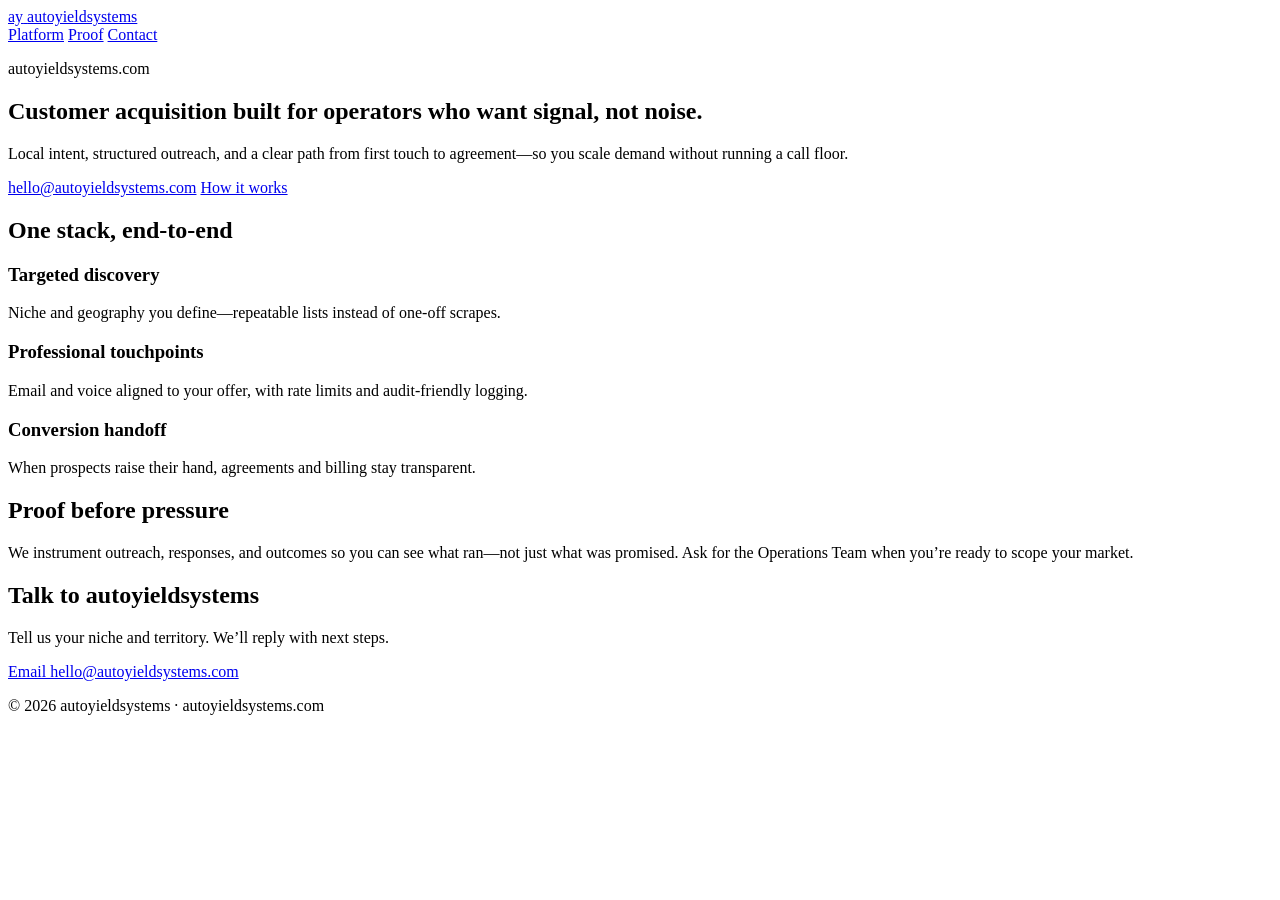
==== public_site/index.html @ a8cac6e5 "New public_site marketing bundle + Railway deploy hooks Serve autoyieldsystems-only HTML/CSS from pu" ====
<!DOCTYPE html>
<html lang="en">
  <head>
    <meta charset="utf-8" />
    <meta name="viewport" content="width=device-width, initial-scale=1" />
    <meta name="description" content="autoyieldsystems.com — performance-driven customer acquisition and automation." />
    <meta name="application-name" content="autoyieldsystems" />
    <meta name="theme-color" content="#06040f" />
    <link rel="canonical" href="https://autoyieldsystems.com/" />
    <title>autoyieldsystems</title>
    <link rel="stylesheet" href="/m/main.css" />
    <link rel="icon" href="/favicon.ico" />
  </head>
  <body>
    <div class="noise" aria-hidden="true"></div>
    <header class="top">
      <a class="mark" href="/" aria-label="autoyieldsystems home">
        <span class="mark__glyph">ay</span>
        <span class="mark__text">autoyieldsystems</span>
      </a>
      <nav class="nav" aria-label="Site">
        <a href="#platform">Platform</a>
        <a href="#proof">Proof</a>
        <a href="#contact" class="nav__cta">Contact</a>
      </nav>
    </header>

    <main>
      <section class="hero">
        <p class="eyebrow">autoyieldsystems.com</p>
        <h1 class="hero__title">Customer acquisition built for operators who want signal, not noise.</h1>
        <p class="hero__lead">
          Local intent, structured outreach, and a clear path from first touch to agreement—so you
          scale demand without running a call floor.
        </p>
        <div class="hero__actions">
          <a class="btn btn--primary" href="mailto:hello@autoyieldsystems.com?subject=Hello%20autoyieldsystems">hello@autoyieldsystems.com</a>
          <a class="btn btn--ghost" href="#platform">How it works</a>
        </div>
      </section>

      <section class="band" id="platform">
        <h2 class="section-title">One stack, end-to-end</h2>
        <div class="cards">
          <article class="card">
            <h3>Targeted discovery</h3>
            <p>Niche and geography you define—repeatable lists instead of one-off scrapes.</p>
          </article>
          <article class="card">
            <h3>Professional touchpoints</h3>
            <p>Email and voice aligned to your offer, with rate limits and audit-friendly logging.</p>
          </article>
          <article class="card">
            <h3>Conversion handoff</h3>
            <p>When prospects raise their hand, agreements and billing stay transparent.</p>
          </article>
        </div>
      </section>

      <section class="band band--tight" id="proof">
        <div class="panel">
          <h2 class="section-title">Proof before pressure</h2>
          <p class="panel__text">
            We instrument outreach, responses, and outcomes so you can see what ran—not just what was
            promised. Ask for the Operations Team when you’re ready to scope your market.
          </p>
        </div>
      </section>

      <section class="band cta" id="contact">
        <h2 class="section-title">Talk to autoyieldsystems</h2>
        <p class="cta__text">Tell us your niche and territory. We’ll reply with next steps.</p>
        <a class="btn btn--primary" href="mailto:hello@autoyieldsystems.com?subject=Contact%20autoyieldsystems">Email hello@autoyieldsystems.com</a>
      </section>
    </main>

    <footer class="foot">
      <p>© <span id="y"></span> autoyieldsystems · <span class="foot__domain">autoyieldsystems.com</span></p>
    </footer>
    <script>
      document.getElementById("y").textContent = new Date().getFullYear();
    </script>
  </body>
</html>
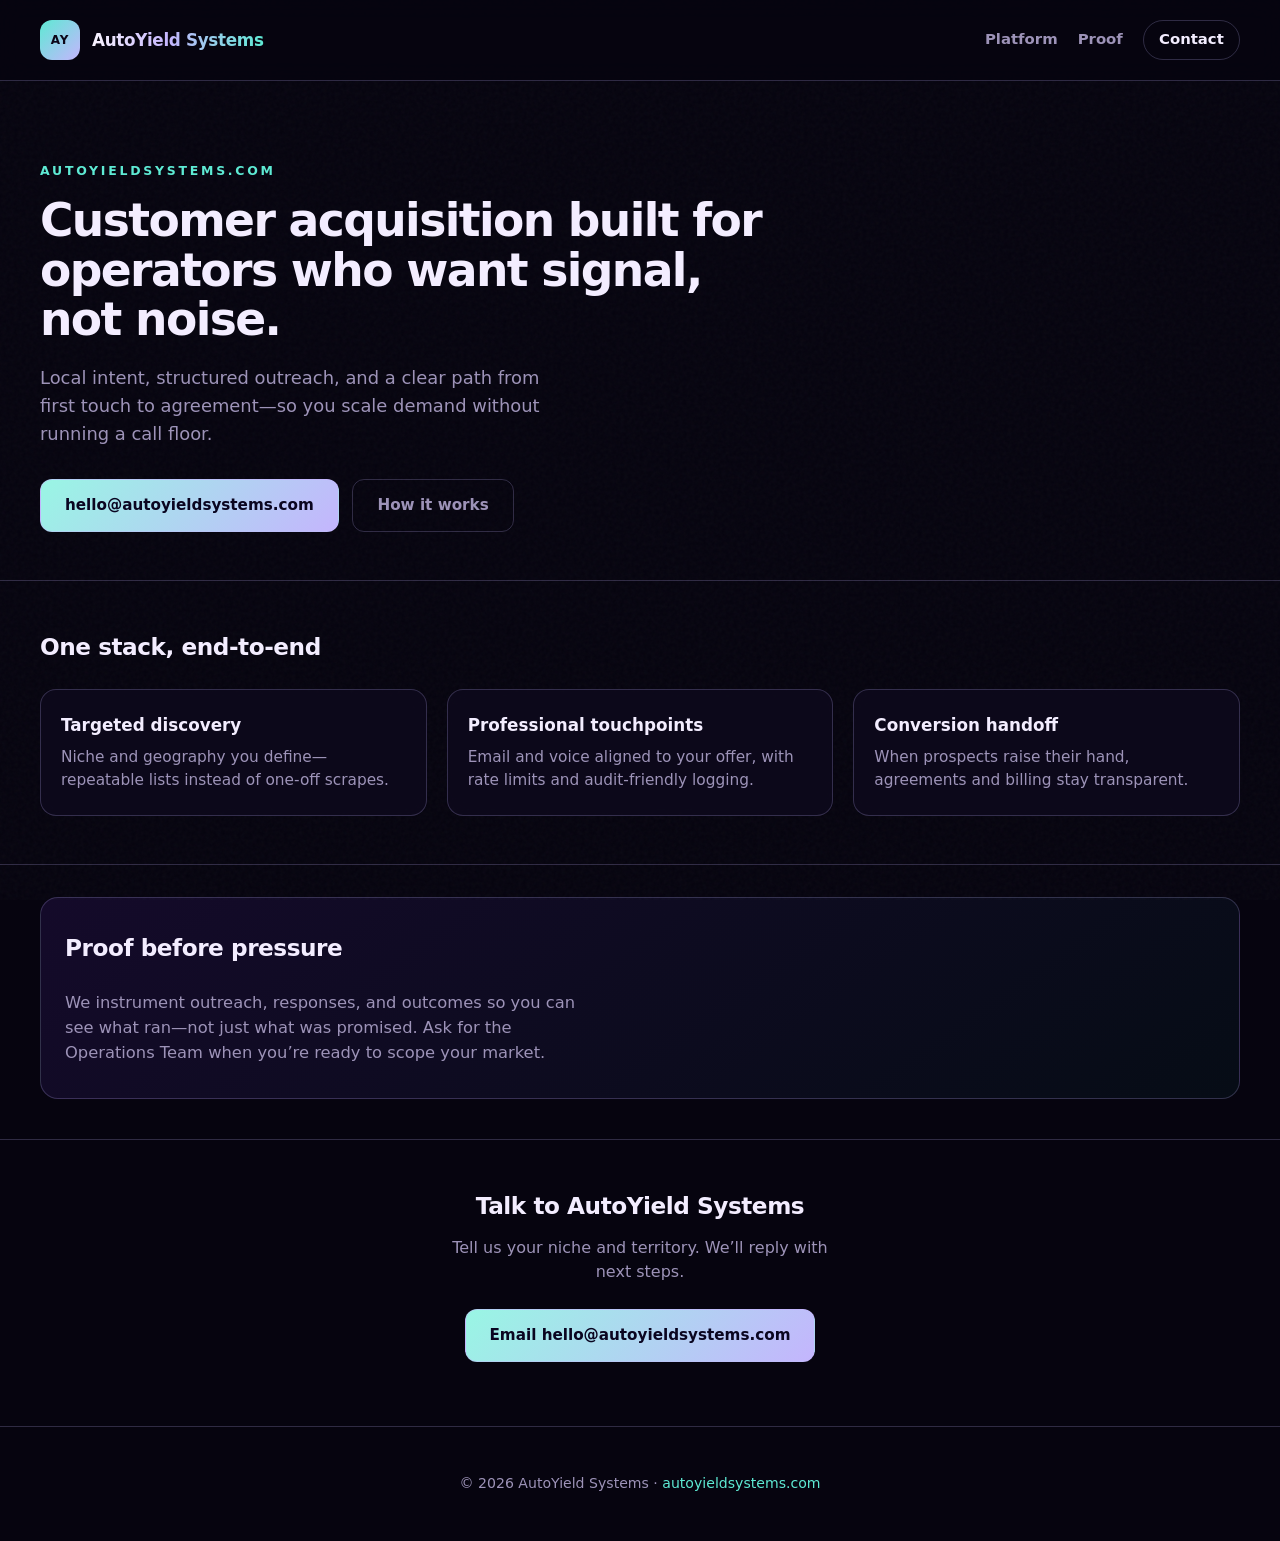
==== commit 6fadd0dc: "Single-file public_site index; remove web_templates and web_static All CSS embedded in public_site/i" ====
--- a/public_site/index.html
+++ b/public_site/index.html
@@ -3,20 +3,258 @@
   <head>
     <meta charset="utf-8" />
     <meta name="viewport" content="width=device-width, initial-scale=1" />
-    <meta name="description" content="autoyieldsystems.com — performance-driven customer acquisition and automation." />
-    <meta name="application-name" content="autoyieldsystems" />
+    <meta
+      name="description"
+      content="AutoYield Systems — autoyieldsystems.com. Performance-driven customer acquisition and automation."
+    />
+    <meta name="application-name" content="AutoYield Systems" />
     <meta name="theme-color" content="#06040f" />
     <link rel="canonical" href="https://autoyieldsystems.com/" />
-    <title>autoyieldsystems</title>
-    <link rel="stylesheet" href="/m/main.css" />
-    <link rel="icon" href="/favicon.ico" />
+    <title>AutoYield Systems · autoyieldsystems.com</title>
+    <style>
+      :root {
+        --bg: #06040f;
+        --fg: #f3edff;
+        --muted: #9d93b8;
+        --line: rgba(196, 181, 253, 0.22);
+        --cyan: #5eead4;
+        --violet: #c4b5fd;
+        --panel: rgba(18, 12, 36, 0.55);
+        --font: "Segoe UI", system-ui, -apple-system, sans-serif;
+      }
+      *,
+      *::before,
+      *::after {
+        box-sizing: border-box;
+      }
+      html {
+        scroll-behavior: smooth;
+      }
+      body {
+        margin: 0;
+        min-height: 100vh;
+        font-family: var(--font);
+        color: var(--fg);
+        background: var(--bg);
+        line-height: 1.55;
+      }
+      .noise {
+        pointer-events: none;
+        position: fixed;
+        inset: 0;
+        opacity: 0.035;
+        background-image: url("data:image/svg+xml,%3Csvg viewBox='0 0 256 256' xmlns='http://www.w3.org/2000/svg'%3E%3Cfilter id='n'%3E%3CfeTurbulence type='fractalNoise' baseFrequency='0.9' numOctaves='4' stitchTiles='stitch'/%3E%3C/filter%3E%3Crect width='100%25' height='100%25' filter='url(%23n)'/%3E%3C/svg%3E");
+        z-index: 0;
+      }
+      body > *:not(.noise) {
+        position: relative;
+        z-index: 1;
+      }
+      .top {
+        display: flex;
+        align-items: center;
+        justify-content: space-between;
+        gap: 1rem;
+        padding: 1.25rem clamp(1rem, 4vw, 2.5rem);
+        border-bottom: 1px solid var(--line);
+        backdrop-filter: blur(12px);
+        background: rgba(6, 4, 15, 0.75);
+      }
+      .mark {
+        display: inline-flex;
+        align-items: center;
+        gap: 0.75rem;
+        text-decoration: none;
+        color: inherit;
+      }
+      .mark__glyph {
+        width: 2.5rem;
+        height: 2.5rem;
+        border-radius: 12px;
+        display: inline-flex;
+        align-items: center;
+        justify-content: center;
+        font-size: 0.75rem;
+        font-weight: 800;
+        letter-spacing: 0.06em;
+        text-transform: uppercase;
+        color: #0c0618;
+        background: linear-gradient(135deg, var(--cyan), var(--violet));
+      }
+      .mark__text {
+        font-weight: 700;
+        font-size: 1.05rem;
+        letter-spacing: -0.02em;
+        background: linear-gradient(92deg, #faf5ff, #c4b5fd 45%, #5eead4);
+        -webkit-background-clip: text;
+        background-clip: text;
+        -webkit-text-fill-color: transparent;
+      }
+      .nav {
+        display: flex;
+        align-items: center;
+        gap: 1.25rem;
+        flex-wrap: wrap;
+      }
+      .nav a {
+        color: var(--muted);
+        text-decoration: none;
+        font-size: 0.93rem;
+        font-weight: 600;
+      }
+      .nav a:hover {
+        color: var(--cyan);
+      }
+      .nav__cta {
+        padding: 0.45rem 0.95rem;
+        border-radius: 999px;
+        border: 1px solid var(--line);
+        color: var(--fg) !important;
+      }
+      .nav__cta:hover {
+        border-color: var(--cyan);
+        color: var(--cyan) !important;
+      }
+      .hero {
+        padding: clamp(2.5rem, 8vw, 5rem) clamp(1rem, 4vw, 2.5rem) 3rem;
+        max-width: 52rem;
+      }
+      .eyebrow {
+        font-size: 0.78rem;
+        font-weight: 700;
+        letter-spacing: 0.22em;
+        text-transform: uppercase;
+        color: var(--cyan);
+        margin: 0 0 1rem;
+      }
+      .hero__title {
+        margin: 0 0 1.25rem;
+        font-size: clamp(2rem, 5vw, 2.85rem);
+        line-height: 1.08;
+        letter-spacing: -0.035em;
+        font-weight: 800;
+      }
+      .hero__lead {
+        margin: 0 0 2rem;
+        color: var(--muted);
+        font-size: 1.12rem;
+        max-width: 44ch;
+      }
+      .hero__actions {
+        display: flex;
+        flex-wrap: wrap;
+        gap: 0.85rem;
+      }
+      .btn {
+        display: inline-flex;
+        align-items: center;
+        justify-content: center;
+        padding: 0.85rem 1.5rem;
+        border-radius: 12px;
+        font-weight: 700;
+        font-size: 0.95rem;
+        text-decoration: none;
+        border: 1px solid transparent;
+        transition: transform 0.15s ease, border-color 0.15s ease, background 0.15s ease;
+      }
+      .btn--primary {
+        color: #0a0520;
+        background: linear-gradient(135deg, #99f6e4, #c4b5fd);
+        border-color: rgba(196, 181, 253, 0.5);
+      }
+      .btn--primary:hover {
+        transform: translateY(-2px);
+      }
+      .btn--ghost {
+        color: var(--muted);
+        background: transparent;
+        border-color: var(--line);
+      }
+      .btn--ghost:hover {
+        color: var(--fg);
+        border-color: var(--violet);
+      }
+      .band {
+        padding: 3rem clamp(1rem, 4vw, 2.5rem);
+        border-top: 1px solid var(--line);
+      }
+      .band--tight {
+        padding-top: 2rem;
+        padding-bottom: 2.5rem;
+      }
+      .section-title {
+        margin: 0 0 1.5rem;
+        font-size: 1.45rem;
+        font-weight: 800;
+        letter-spacing: -0.02em;
+      }
+      .cards {
+        display: grid;
+        gap: 1.25rem;
+      }
+      @media (min-width: 768px) {
+        .cards {
+          grid-template-columns: repeat(3, 1fr);
+        }
+      }
+      .card {
+        padding: 1.35rem 1.25rem;
+        border-radius: 16px;
+        border: 1px solid var(--line);
+        background: var(--panel);
+        backdrop-filter: blur(10px);
+      }
+      .card h3 {
+        margin: 0 0 0.5rem;
+        font-size: 1.05rem;
+      }
+      .card p {
+        margin: 0;
+        color: var(--muted);
+        font-size: 0.96rem;
+      }
+      .panel {
+        padding: 2rem 1.5rem;
+        border-radius: 18px;
+        border: 1px solid var(--line);
+        background: linear-gradient(145deg, rgba(124, 58, 237, 0.12), rgba(15, 118, 110, 0.08));
+      }
+      .panel__text {
+        margin: 0;
+        color: var(--muted);
+        max-width: 52ch;
+        font-size: 1.02rem;
+      }
+      .cta {
+        text-align: center;
+        padding-bottom: 4rem;
+      }
+      .cta .section-title {
+        margin-bottom: 0.75rem;
+      }
+      .cta__text {
+        margin: 0 auto 1.5rem;
+        color: var(--muted);
+        max-width: 40ch;
+      }
+      .foot {
+        padding: 2rem clamp(1rem, 4vw, 2.5rem);
+        border-top: 1px solid var(--line);
+        text-align: center;
+        color: var(--muted);
+        font-size: 0.88rem;
+      }
+      .foot__domain {
+        color: var(--cyan);
+      }
+    </style>
   </head>
   <body>
     <div class="noise" aria-hidden="true"></div>
     <header class="top">
-      <a class="mark" href="/" aria-label="autoyieldsystems home">
+      <a class="mark" href="/" aria-label="AutoYield Systems home">
         <span class="mark__glyph">ay</span>
-        <span class="mark__text">autoyieldsystems</span>
+        <span class="mark__text">AutoYield Systems</span>
       </a>
       <nav class="nav" aria-label="Site">
         <a href="#platform">Platform</a>
@@ -34,7 +272,11 @@
           scale demand without running a call floor.
         </p>
         <div class="hero__actions">
-          <a class="btn btn--primary" href="mailto:hello@autoyieldsystems.com?subject=Hello%20autoyieldsystems">hello@autoyieldsystems.com</a>
+          <a
+            class="btn btn--primary"
+            href="mailto:hello@autoyieldsystems.com?subject=Hello%20AutoYield%20Systems"
+            >hello@autoyieldsystems.com</a
+          >
           <a class="btn btn--ghost" href="#platform">How it works</a>
         </div>
       </section>
@@ -61,22 +303,60 @@
         <div class="panel">
           <h2 class="section-title">Proof before pressure</h2>
           <p class="panel__text">
-            We instrument outreach, responses, and outcomes so you can see what ran—not just what was
-            promised. Ask for the Operations Team when you’re ready to scope your market.
+            We instrument outreach, responses, and outcomes so you can see what ran—not just what
+            was promised. Ask for the Operations Team when you’re ready to scope your market.
           </p>
         </div>
       </section>
 
       <section class="band cta" id="contact">
-        <h2 class="section-title">Talk to autoyieldsystems</h2>
+        <h2 class="section-title">Talk to AutoYield Systems</h2>
         <p class="cta__text">Tell us your niche and territory. We’ll reply with next steps.</p>
-        <a class="btn btn--primary" href="mailto:hello@autoyieldsystems.com?subject=Contact%20autoyieldsystems">Email hello@autoyieldsystems.com</a>
+        <a
+          class="btn btn--primary"
+          href="mailto:hello@autoyieldsystems.com?subject=Contact%20AutoYield%20Systems"
+          >Email hello@autoyieldsystems.com</a
+        >
       </section>
     </main>
 
     <footer class="foot">
-      <p>© <span id="y"></span> autoyieldsystems · <span class="foot__domain">autoyieldsystems.com</span></p>
+      <p>
+        © <span id="y"></span> AutoYield Systems · <span class="foot__domain">autoyieldsystems.com</span>
+      </p>
     </footer>
+
+    <!--
+      ============================================================
+      CURSOR / AGENT — DO NOT TOUCH (unless explicitly instructed)
+      ============================================================
+      Do NOT modify, move, or delete:
+        - autoyieldsystems/          (entire folder)
+        - rxconfig.py
+        - main.py
+        - models.py
+        - automation.py
+        - scraper.py
+        - outreach.py
+        - state.py
+        - requirements.txt
+        - .env
+        - .env.example
+
+      server.py:
+        - ONLY the @app.get("/") route (public_landing) may be edited for "/".
+        - Do not change other routes, imports, or logic unless the user says so.
+
+      Marketing / static bundle:
+        - This file: public_site/index.html (all CSS is embedded here).
+        - Do not recreate web_templates/ or web_static/ unless the user asks.
+
+      Website prompt (continue below when building or extending the public site):
+        - Keep brand: "AutoYield Systems" + domain autoyieldsystems.com in copy.
+        - Single-page marketing is OK; avoid external CSS files unless the user allows.
+        - Preserve accessibility: landmarks, aria where helpful, readable contrast.
+      ============================================================
+    -->
     <script>
       document.getElementById("y").textContent = new Date().getFullYear();
     </script>
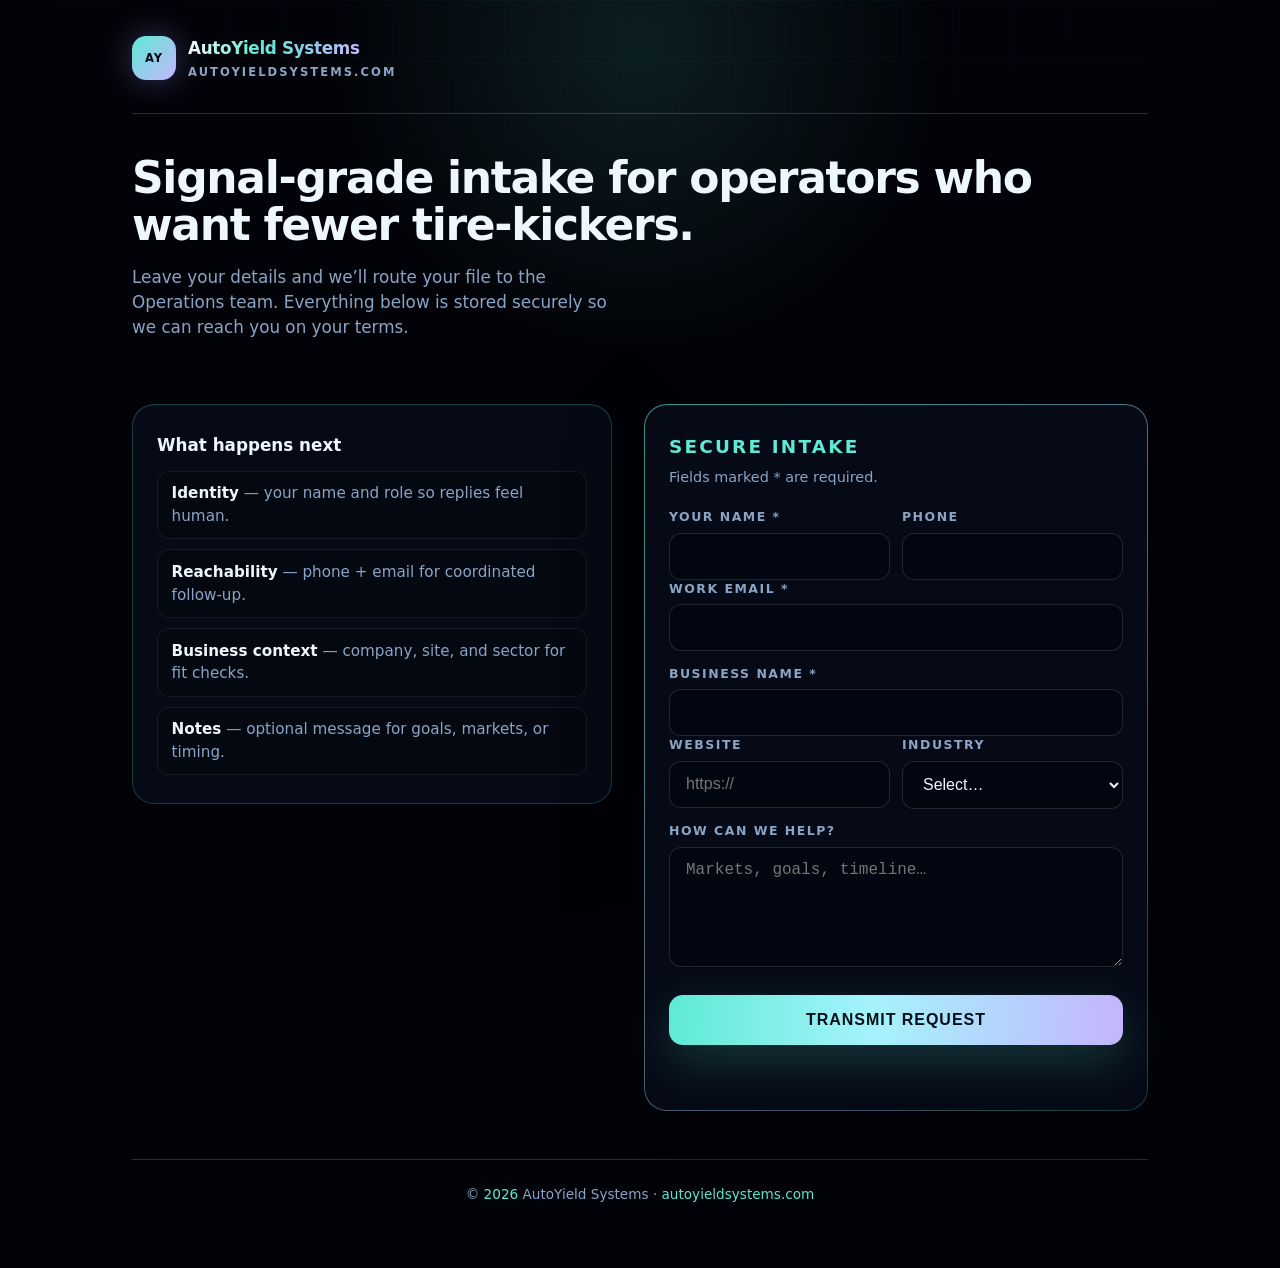
==== commit e56813ad: "Futuristic intake site + SiteInquiry DB + Command Center table Single public_site/index.html with em" ====
--- a/public_site/index.html
+++ b/public_site/index.html
@@ -5,22 +5,24 @@
     <meta name="viewport" content="width=device-width, initial-scale=1" />
     <meta
       name="description"
-      content="AutoYield Systems — autoyieldsystems.com. Performance-driven customer acquisition and automation."
+      content="AutoYield Systems — autoyieldsystems.com. Futuristic partner acquisition intake."
     />
-    <meta name="application-name" content="AutoYield Systems" />
-    <meta name="theme-color" content="#06040f" />
+    <meta name="theme-color" content="#020308" />
     <link rel="canonical" href="https://autoyieldsystems.com/" />
-    <title>AutoYield Systems · autoyieldsystems.com</title>
+    <title>AutoYield Systems · Partner intake</title>
     <style>
       :root {
-        --bg: #06040f;
-        --fg: #f3edff;
-        --muted: #9d93b8;
-        --line: rgba(196, 181, 253, 0.22);
+        --void: #020308;
+        --panel: rgba(8, 14, 28, 0.72);
+        --line: rgba(94, 234, 212, 0.22);
+        --glow: rgba(167, 139, 250, 0.35);
+        --text: #eef6ff;
+        --muted: #8ba4c4;
         --cyan: #5eead4;
         --violet: #c4b5fd;
-        --panel: rgba(18, 12, 36, 0.55);
-        --font: "Segoe UI", system-ui, -apple-system, sans-serif;
+        --err: #fca5a5;
+        --ok: #86efac;
+        --font: "Segoe UI", system-ui, sans-serif;
       }
       *,
       *::before,
@@ -34,331 +36,408 @@
         margin: 0;
         min-height: 100vh;
         font-family: var(--font);
-        color: var(--fg);
-        background: var(--bg);
-        line-height: 1.55;
-      }
-      .noise {
-        pointer-events: none;
+        color: var(--text);
+        background: var(--void);
+        line-height: 1.5;
+      }
+      .fx-grid {
         position: fixed;
         inset: 0;
-        opacity: 0.035;
-        background-image: url("data:image/svg+xml,%3Csvg viewBox='0 0 256 256' xmlns='http://www.w3.org/2000/svg'%3E%3Cfilter id='n'%3E%3CfeTurbulence type='fractalNoise' baseFrequency='0.9' numOctaves='4' stitchTiles='stitch'/%3E%3C/filter%3E%3Crect width='100%25' height='100%25' filter='url(%23n)'/%3E%3C/svg%3E");
+        background-image: linear-gradient(rgba(94, 234, 212, 0.04) 1px, transparent 1px),
+          linear-gradient(90deg, rgba(167, 139, 250, 0.035) 1px, transparent 1px);
+        background-size: 56px 56px;
+        mask-image: radial-gradient(ellipse 90% 70% at 50% -20%, #000 25%, transparent 70%);
+        pointer-events: none;
         z-index: 0;
       }
-      body > *:not(.noise) {
+      .fx-orb {
+        position: fixed;
+        width: min(90vw, 720px);
+        height: min(90vw, 720px);
+        left: 50%;
+        top: -35%;
+        transform: translateX(-50%);
+        background: radial-gradient(circle, rgba(94, 234, 212, 0.12), transparent 62%);
+        pointer-events: none;
+        z-index: 0;
+      }
+      .shell {
         position: relative;
         z-index: 1;
-      }
-      .top {
+        max-width: 1080px;
+        margin: 0 auto;
+        padding: 1.25rem clamp(1rem, 4vw, 2rem) 4rem;
+      }
+      header {
         display: flex;
         align-items: center;
         justify-content: space-between;
         gap: 1rem;
-        padding: 1.25rem clamp(1rem, 4vw, 2.5rem);
+        padding: 1rem 0 2rem;
         border-bottom: 1px solid var(--line);
-        backdrop-filter: blur(12px);
-        background: rgba(6, 4, 15, 0.75);
-      }
-      .mark {
-        display: inline-flex;
+      }
+      .brand {
+        display: flex;
         align-items: center;
         gap: 0.75rem;
         text-decoration: none;
         color: inherit;
       }
-      .mark__glyph {
-        width: 2.5rem;
-        height: 2.5rem;
-        border-radius: 12px;
-        display: inline-flex;
-        align-items: center;
-        justify-content: center;
-        font-size: 0.75rem;
+      .brand__sigil {
+        width: 2.75rem;
+        height: 2.75rem;
+        border-radius: 14px;
+        display: grid;
+        place-items: center;
+        font-weight: 900;
+        font-size: 0.72rem;
+        letter-spacing: 0.08em;
+        color: #050812;
+        background: linear-gradient(135deg, var(--cyan), var(--violet));
+        box-shadow: 0 0 32px var(--glow);
+      }
+      .brand__name {
         font-weight: 800;
-        letter-spacing: 0.06em;
-        text-transform: uppercase;
-        color: #0c0618;
-        background: linear-gradient(135deg, var(--cyan), var(--violet));
-      }
-      .mark__text {
-        font-weight: 700;
         font-size: 1.05rem;
         letter-spacing: -0.02em;
-        background: linear-gradient(92deg, #faf5ff, #c4b5fd 45%, #5eead4);
+        background: linear-gradient(92deg, #f8fafc, var(--cyan) 40%, var(--violet));
         -webkit-background-clip: text;
         background-clip: text;
         -webkit-text-fill-color: transparent;
       }
-      .nav {
-        display: flex;
-        align-items: center;
-        gap: 1.25rem;
-        flex-wrap: wrap;
-      }
-      .nav a {
-        color: var(--muted);
-        text-decoration: none;
-        font-size: 0.93rem;
+      .brand__sub {
+        display: block;
+        font-size: 0.72rem;
         font-weight: 600;
-      }
-      .nav a:hover {
+        letter-spacing: 0.18em;
+        text-transform: uppercase;
+        color: var(--muted);
+        margin-top: 0.15rem;
+      }
+      .hero {
+        padding: 2.5rem 0 2rem;
+      }
+      .hero h1 {
+        margin: 0 0 1rem;
+        font-size: clamp(1.85rem, 4.5vw, 2.75rem);
+        line-height: 1.08;
+        letter-spacing: -0.03em;
+        font-weight: 800;
+      }
+      .hero p {
+        margin: 0;
+        max-width: 46ch;
+        color: var(--muted);
+        font-size: 1.05rem;
+      }
+      .layout {
+        display: grid;
+        gap: 2rem;
+        margin-top: 2rem;
+      }
+      @media (min-width: 900px) {
+        .layout {
+          grid-template-columns: 1fr 1.05fr;
+          align-items: start;
+        }
+      }
+      .card {
+        border-radius: 22px;
+        padding: 1.75rem 1.5rem;
+        background: var(--panel);
+        border: 1px solid var(--line);
+        backdrop-filter: blur(16px);
+        box-shadow: 0 24px 80px rgba(0, 0, 0, 0.45), inset 0 1px 0 rgba(255, 255, 255, 0.05);
+      }
+      .card--glow {
+        position: relative;
+      }
+      .card--glow::before {
+        content: "";
+        position: absolute;
+        inset: -1px;
+        border-radius: 23px;
+        padding: 1px;
+        background: linear-gradient(135deg, rgba(94, 234, 212, 0.5), rgba(196, 181, 253, 0.35), transparent);
+        -webkit-mask: linear-gradient(#fff 0 0) content-box, linear-gradient(#fff 0 0);
+        mask: linear-gradient(#fff 0 0) content-box, linear-gradient(#fff 0 0);
+        -webkit-mask-composite: xor;
+        mask-composite: exclude;
+        pointer-events: none;
+      }
+      .card--glow > * {
+        position: relative;
+        z-index: 1;
+      }
+      .card h2 {
+        margin: 0 0 0.35rem;
+        font-size: 1.15rem;
+        letter-spacing: 0.12em;
+        text-transform: uppercase;
         color: var(--cyan);
       }
-      .nav__cta {
-        padding: 0.45rem 0.95rem;
-        border-radius: 999px;
-        border: 1px solid var(--line);
-        color: var(--fg) !important;
-      }
-      .nav__cta:hover {
-        border-color: var(--cyan);
-        color: var(--cyan) !important;
-      }
-      .hero {
-        padding: clamp(2.5rem, 8vw, 5rem) clamp(1rem, 4vw, 2.5rem) 3rem;
-        max-width: 52rem;
-      }
-      .eyebrow {
+      .card .hint {
+        margin: 0 0 1.25rem;
+        color: var(--muted);
+        font-size: 0.9rem;
+      }
+      label {
+        display: block;
         font-size: 0.78rem;
         font-weight: 700;
-        letter-spacing: 0.22em;
+        letter-spacing: 0.12em;
         text-transform: uppercase;
-        color: var(--cyan);
-        margin: 0 0 1rem;
-      }
-      .hero__title {
-        margin: 0 0 1.25rem;
-        font-size: clamp(2rem, 5vw, 2.85rem);
-        line-height: 1.08;
-        letter-spacing: -0.035em;
+        color: var(--muted);
+        margin: 0.85rem 0 0.35rem;
+      }
+      label:first-of-type {
+        margin-top: 0;
+      }
+      input,
+      select,
+      textarea {
+        width: 100%;
+        padding: 0.85rem 1rem;
+        border-radius: 12px;
+        border: 1px solid rgba(148, 163, 184, 0.2);
+        background: rgba(2, 6, 16, 0.65);
+        color: var(--text);
+        font-size: 1rem;
+        outline: none;
+      }
+      input:focus,
+      select:focus,
+      textarea:focus {
+        border-color: rgba(94, 234, 212, 0.55);
+        box-shadow: 0 0 0 3px rgba(94, 234, 212, 0.12);
+      }
+      textarea {
+        min-height: 120px;
+        resize: vertical;
+      }
+      .row2 {
+        display: grid;
+        gap: 0.75rem;
+      }
+      @media (min-width: 520px) {
+        .row2 {
+          grid-template-columns: 1fr 1fr;
+        }
+      }
+      button[type="submit"] {
+        margin-top: 1.35rem;
+        width: 100%;
+        padding: 1rem 1.25rem;
+        border: none;
+        border-radius: 14px;
         font-weight: 800;
-      }
-      .hero__lead {
-        margin: 0 0 2rem;
-        color: var(--muted);
-        font-size: 1.12rem;
-        max-width: 44ch;
-      }
-      .hero__actions {
-        display: flex;
-        flex-wrap: wrap;
-        gap: 0.85rem;
-      }
-      .btn {
-        display: inline-flex;
-        align-items: center;
-        justify-content: center;
-        padding: 0.85rem 1.5rem;
+        font-size: 1rem;
+        letter-spacing: 0.06em;
+        text-transform: uppercase;
+        cursor: pointer;
+        color: #041018;
+        background: linear-gradient(92deg, var(--cyan), #a5f3fc 45%, var(--violet));
+        box-shadow: 0 16px 48px rgba(94, 234, 212, 0.2);
+        transition: transform 0.15s ease, filter 0.15s ease;
+      }
+      button[type="submit"]:hover:not(:disabled) {
+        transform: translateY(-2px);
+        filter: brightness(1.05);
+      }
+      button[type="submit"]:disabled {
+        opacity: 0.55;
+        cursor: not-allowed;
+      }
+      #status {
+        margin-top: 1rem;
+        min-height: 1.4em;
+        font-size: 0.92rem;
+      }
+      #status.ok {
+        color: var(--ok);
+      }
+      #status.err {
+        color: var(--err);
+      }
+      .aside h3 {
+        margin: 0 0 0.75rem;
+        font-size: 1.05rem;
+      }
+      .aside ul {
+        margin: 0;
+        padding: 0;
+        list-style: none;
+        display: grid;
+        gap: 0.65rem;
+        color: var(--muted);
+        font-size: 0.95rem;
+      }
+      .aside li {
+        padding: 0.65rem 0.85rem;
         border-radius: 12px;
-        font-weight: 700;
-        font-size: 0.95rem;
-        text-decoration: none;
-        border: 1px solid transparent;
-        transition: transform 0.15s ease, border-color 0.15s ease, background 0.15s ease;
-      }
-      .btn--primary {
-        color: #0a0520;
-        background: linear-gradient(135deg, #99f6e4, #c4b5fd);
-        border-color: rgba(196, 181, 253, 0.5);
-      }
-      .btn--primary:hover {
-        transform: translateY(-2px);
-      }
-      .btn--ghost {
-        color: var(--muted);
-        background: transparent;
-        border-color: var(--line);
-      }
-      .btn--ghost:hover {
-        color: var(--fg);
-        border-color: var(--violet);
-      }
-      .band {
-        padding: 3rem clamp(1rem, 4vw, 2.5rem);
-        border-top: 1px solid var(--line);
-      }
-      .band--tight {
-        padding-top: 2rem;
-        padding-bottom: 2.5rem;
-      }
-      .section-title {
-        margin: 0 0 1.5rem;
-        font-size: 1.45rem;
-        font-weight: 800;
-        letter-spacing: -0.02em;
-      }
-      .cards {
-        display: grid;
-        gap: 1.25rem;
-      }
-      @media (min-width: 768px) {
-        .cards {
-          grid-template-columns: repeat(3, 1fr);
-        }
-      }
-      .card {
-        padding: 1.35rem 1.25rem;
-        border-radius: 16px;
-        border: 1px solid var(--line);
-        background: var(--panel);
-        backdrop-filter: blur(10px);
-      }
-      .card h3 {
-        margin: 0 0 0.5rem;
-        font-size: 1.05rem;
-      }
-      .card p {
-        margin: 0;
-        color: var(--muted);
-        font-size: 0.96rem;
-      }
-      .panel {
-        padding: 2rem 1.5rem;
-        border-radius: 18px;
-        border: 1px solid var(--line);
-        background: linear-gradient(145deg, rgba(124, 58, 237, 0.12), rgba(15, 118, 110, 0.08));
-      }
-      .panel__text {
-        margin: 0;
-        color: var(--muted);
-        max-width: 52ch;
-        font-size: 1.02rem;
-      }
-      .cta {
-        text-align: center;
-        padding-bottom: 4rem;
-      }
-      .cta .section-title {
-        margin-bottom: 0.75rem;
-      }
-      .cta__text {
-        margin: 0 auto 1.5rem;
-        color: var(--muted);
-        max-width: 40ch;
-      }
-      .foot {
-        padding: 2rem clamp(1rem, 4vw, 2.5rem);
+        border: 1px solid rgba(148, 163, 184, 0.12);
+        background: rgba(0, 0, 0, 0.2);
+      }
+      .aside strong {
+        color: var(--text);
+      }
+      footer {
+        margin-top: 3rem;
+        padding-top: 1.5rem;
         border-top: 1px solid var(--line);
         text-align: center;
         color: var(--muted);
-        font-size: 0.88rem;
-      }
-      .foot__domain {
+        font-size: 0.85rem;
+      }
+      footer span {
         color: var(--cyan);
       }
     </style>
   </head>
   <body>
-    <div class="noise" aria-hidden="true"></div>
-    <header class="top">
-      <a class="mark" href="/" aria-label="AutoYield Systems home">
-        <span class="mark__glyph">ay</span>
-        <span class="mark__text">AutoYield Systems</span>
-      </a>
-      <nav class="nav" aria-label="Site">
-        <a href="#platform">Platform</a>
-        <a href="#proof">Proof</a>
-        <a href="#contact" class="nav__cta">Contact</a>
-      </nav>
-    </header>
-
-    <main>
+    <div class="fx-grid" aria-hidden="true"></div>
+    <div class="fx-orb" aria-hidden="true"></div>
+
+    <div class="shell">
+      <header>
+        <a class="brand" href="/">
+          <span class="brand__sigil">AY</span>
+          <span>
+            <span class="brand__name">AutoYield Systems</span>
+            <span class="brand__sub">autoyieldsystems.com</span>
+          </span>
+        </a>
+      </header>
+
       <section class="hero">
-        <p class="eyebrow">autoyieldsystems.com</p>
-        <h1 class="hero__title">Customer acquisition built for operators who want signal, not noise.</h1>
-        <p class="hero__lead">
-          Local intent, structured outreach, and a clear path from first touch to agreement—so you
-          scale demand without running a call floor.
+        <h1>Signal-grade intake for operators who want fewer tire-kickers.</h1>
+        <p>
+          Leave your details and we’ll route your file to the Operations team. Everything below is
+          stored securely so we can reach you on your terms.
         </p>
-        <div class="hero__actions">
-          <a
-            class="btn btn--primary"
-            href="mailto:hello@autoyieldsystems.com?subject=Hello%20AutoYield%20Systems"
-            >hello@autoyieldsystems.com</a
-          >
-          <a class="btn btn--ghost" href="#platform">How it works</a>
+      </section>
+
+      <div class="layout">
+        <aside class="card aside" aria-label="What we collect">
+          <h3>What happens next</h3>
+          <ul>
+            <li><strong>Identity</strong> — your name and role so replies feel human.</li>
+            <li><strong>Reachability</strong> — phone + email for coordinated follow-up.</li>
+            <li><strong>Business context</strong> — company, site, and sector for fit checks.</li>
+            <li><strong>Notes</strong> — optional message for goals, markets, or timing.</li>
+          </ul>
+        </aside>
+
+        <div class="card card--glow">
+          <h2>Secure intake</h2>
+          <p class="hint">Fields marked * are required.</p>
+          <form id="intake" novalidate>
+            <div class="row2">
+              <div>
+                <label for="contact_name">Your name *</label>
+                <input id="contact_name" name="contact_name" type="text" autocomplete="name" required />
+              </div>
+              <div>
+                <label for="phone">Phone</label>
+                <input id="phone" name="phone" type="tel" autocomplete="tel" />
+              </div>
+            </div>
+            <label for="email">Work email *</label>
+            <input id="email" name="email" type="email" autocomplete="email" required />
+            <label for="business_name">Business name *</label>
+            <input id="business_name" name="business_name" type="text" autocomplete="organization" required />
+            <div class="row2">
+              <div>
+                <label for="website">Website</label>
+                <input
+                  id="website"
+                  name="website"
+                  type="url"
+                  inputmode="url"
+                  placeholder="https://"
+                  autocomplete="url"
+                />
+              </div>
+              <div>
+                <label for="industry">Industry</label>
+                <select id="industry" name="industry">
+                  <option value="">Select…</option>
+                  <option>HVAC / mechanical</option>
+                  <option>Home services</option>
+                  <option>Professional services</option>
+                  <option>Health &amp; wellness</option>
+                  <option>Construction</option>
+                  <option>Logistics</option>
+                  <option>Technology</option>
+                  <option>Other</option>
+                </select>
+              </div>
+            </div>
+            <label for="message">How can we help?</label>
+            <textarea id="message" name="message" placeholder="Markets, goals, timeline…"></textarea>
+            <button type="submit" id="submitBtn">Transmit request</button>
+            <div id="status" role="status" aria-live="polite"></div>
+          </form>
         </div>
-      </section>
-
-      <section class="band" id="platform">
-        <h2 class="section-title">One stack, end-to-end</h2>
-        <div class="cards">
-          <article class="card">
-            <h3>Targeted discovery</h3>
-            <p>Niche and geography you define—repeatable lists instead of one-off scrapes.</p>
-          </article>
-          <article class="card">
-            <h3>Professional touchpoints</h3>
-            <p>Email and voice aligned to your offer, with rate limits and audit-friendly logging.</p>
-          </article>
-          <article class="card">
-            <h3>Conversion handoff</h3>
-            <p>When prospects raise their hand, agreements and billing stay transparent.</p>
-          </article>
-        </div>
-      </section>
-
-      <section class="band band--tight" id="proof">
-        <div class="panel">
-          <h2 class="section-title">Proof before pressure</h2>
-          <p class="panel__text">
-            We instrument outreach, responses, and outcomes so you can see what ran—not just what
-            was promised. Ask for the Operations Team when you’re ready to scope your market.
-          </p>
-        </div>
-      </section>
-
-      <section class="band cta" id="contact">
-        <h2 class="section-title">Talk to AutoYield Systems</h2>
-        <p class="cta__text">Tell us your niche and territory. We’ll reply with next steps.</p>
-        <a
-          class="btn btn--primary"
-          href="mailto:hello@autoyieldsystems.com?subject=Contact%20AutoYield%20Systems"
-          >Email hello@autoyieldsystems.com</a
-        >
-      </section>
-    </main>
-
-    <footer class="foot">
-      <p>
-        © <span id="y"></span> AutoYield Systems · <span class="foot__domain">autoyieldsystems.com</span>
-      </p>
-    </footer>
-
-    <!--
-      ============================================================
-      CURSOR / AGENT — DO NOT TOUCH (unless explicitly instructed)
-      ============================================================
-      Do NOT modify, move, or delete:
-        - autoyieldsystems/          (entire folder)
-        - rxconfig.py
-        - main.py
-        - models.py
-        - automation.py
-        - scraper.py
-        - outreach.py
-        - state.py
-        - requirements.txt
-        - .env
-        - .env.example
-
-      server.py:
-        - ONLY the @app.get("/") route (public_landing) may be edited for "/".
-        - Do not change other routes, imports, or logic unless the user says so.
-
-      Marketing / static bundle:
-        - This file: public_site/index.html (all CSS is embedded here).
-        - Do not recreate web_templates/ or web_static/ unless the user asks.
-
-      Website prompt (continue below when building or extending the public site):
-        - Keep brand: "AutoYield Systems" + domain autoyieldsystems.com in copy.
-        - Single-page marketing is OK; avoid external CSS files unless the user allows.
-        - Preserve accessibility: landmarks, aria where helpful, readable contrast.
-      ============================================================
-    -->
+      </div>
+
+      <footer>
+        © <span id="y"></span> AutoYield Systems · <span>autoyieldsystems.com</span>
+      </footer>
+    </div>
+
     <script>
       document.getElementById("y").textContent = new Date().getFullYear();
+
+      const form = document.getElementById("intake");
+      const statusEl = document.getElementById("status");
+      const btn = document.getElementById("submitBtn");
+
+      function setStatus(text, kind) {
+        statusEl.textContent = text;
+        statusEl.className = kind || "";
+      }
+
+      form.addEventListener("submit", async function (e) {
+        e.preventDefault();
+        setStatus("");
+        btn.disabled = true;
+        const payload = {
+          contact_name: form.contact_name.value.trim(),
+          phone: form.phone.value.trim(),
+          email: form.email.value.trim(),
+          business_name: form.business_name.value.trim(),
+          website: form.website.value.trim(),
+          industry: form.industry.value.trim(),
+          message: form.message.value.trim(),
+        };
+        if (!payload.contact_name || !payload.email || !payload.business_name) {
+          setStatus("Please fill in your name, email, and business name.", "err");
+          btn.disabled = false;
+          return;
+        }
+        setStatus("Submitting…", "");
+        try {
+          const res = await fetch("/api/site-inquiry", {
+            method: "POST",
+            headers: { "Content-Type": "application/json" },
+            body: JSON.stringify(payload),
+          });
+          const data = await res.json().catch(function () {
+            return {};
+          });
+          if (!res.ok || !data.ok) {
+            setStatus(data.error || "Submission failed. Try again shortly.", "err");
+            btn.disabled = false;
+            return;
+          }
+          setStatus("Received. Our team will contact you using the details you provided.", "ok");
+          form.reset();
+        } catch (err) {
+          setStatus("Network error. Check your connection and try again.", "err");
+        }
+        btn.disabled = false;
+      });
     </script>
   </body>
 </html>
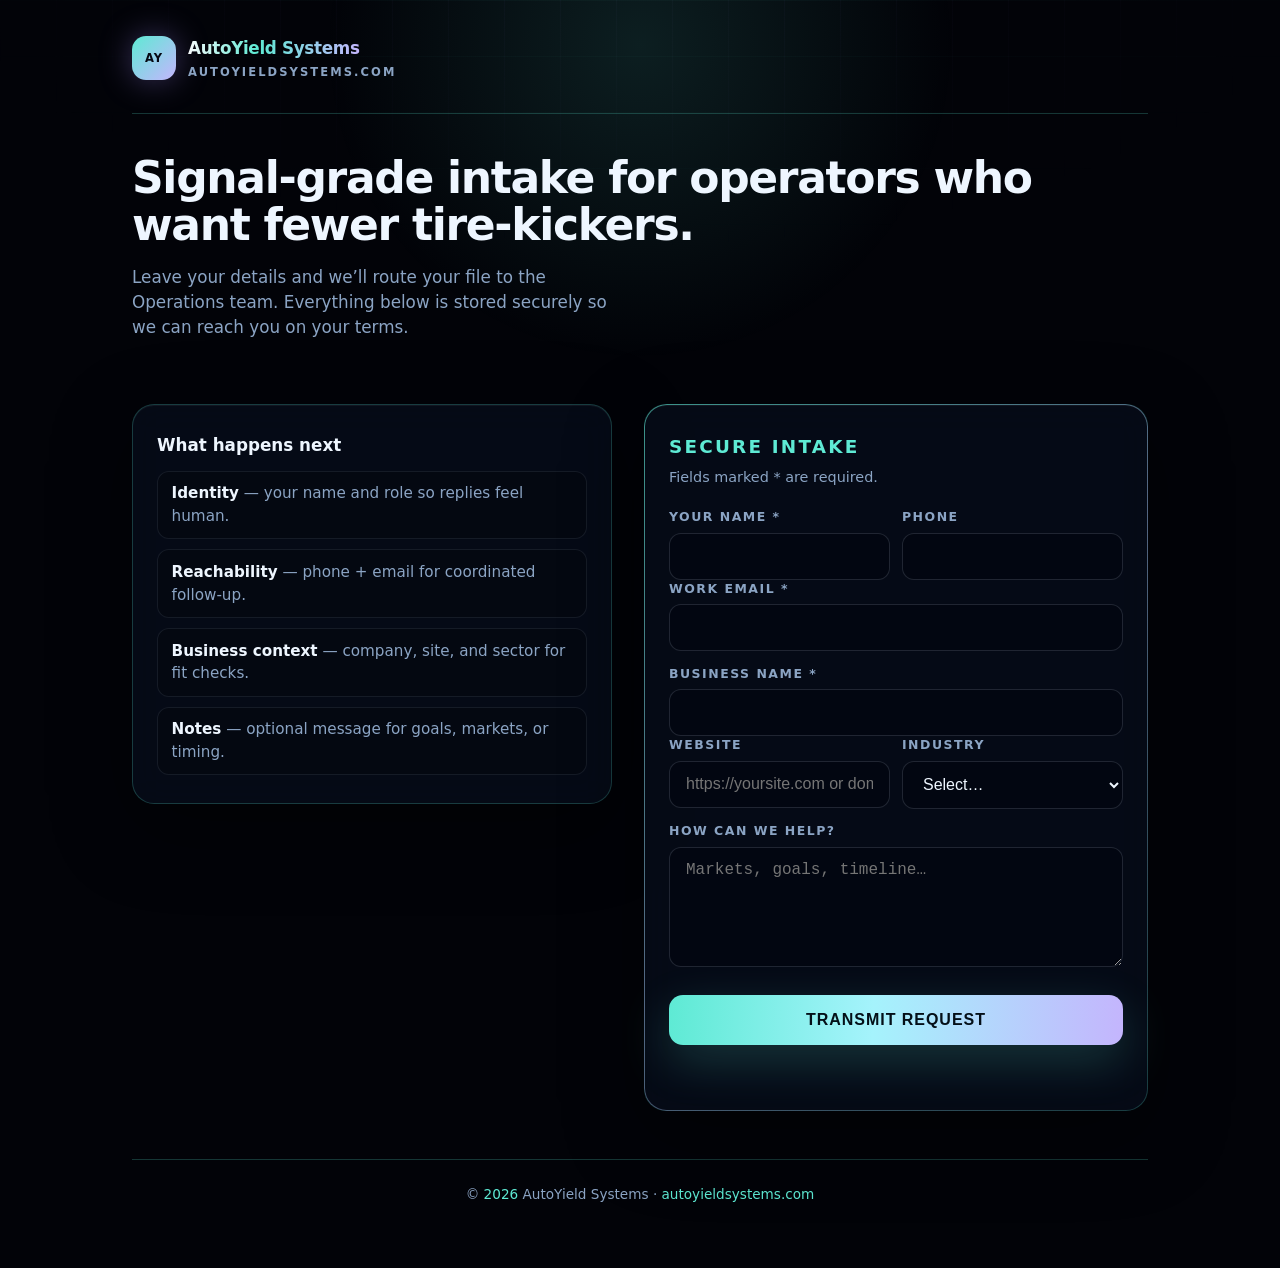
==== commit 2b5ffb0f: "Loosen website field to text input for partial URLs" ====
--- a/public_site/index.html
+++ b/public_site/index.html
@@ -352,9 +352,9 @@
                 <input
                   id="website"
                   name="website"
-                  type="url"
+                  type="text"
                   inputmode="url"
-                  placeholder="https://"
+                  placeholder="https://yoursite.com or domain only"
                   autocomplete="url"
                 />
               </div>
